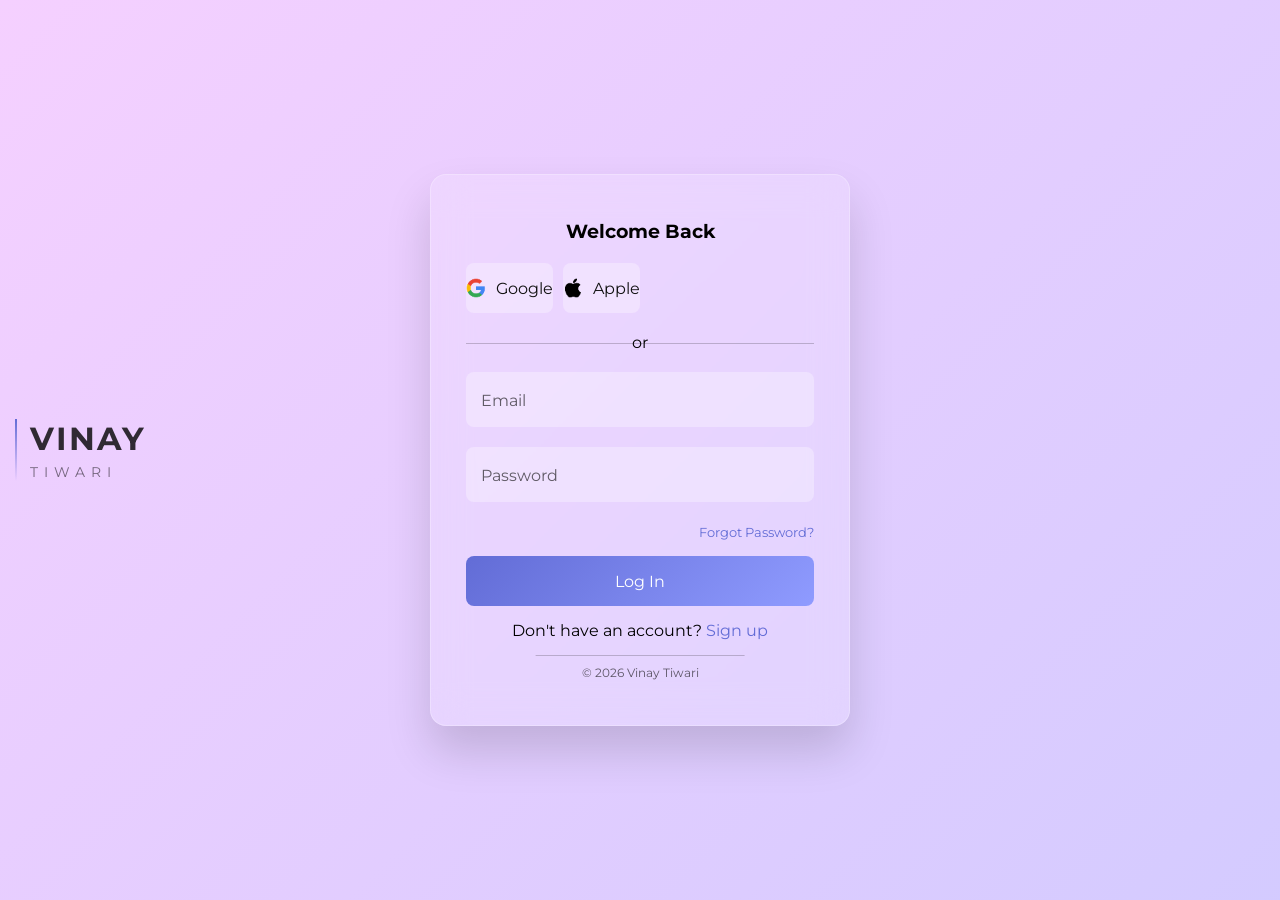
==== index1.html @ 3437729a "Add files via upload Added html and css code files." ====
<!DOCTYPE html>
<html lang="en">
<head>
  <meta name="viewport" content="width=device-width, initial-scale=1.0" />
  <title>Login Form @vinaytron</title>
  <link rel="stylesheet" href="style2.css" />
</head>

<body>
    <div class="sidebar">
  <h2>VINAY</h2>
  <span>TIWARI</span>
</div>

  <div class="login_form">
    <form action="#">

      <h3>Welcome Back</h3>

      <div class="login_option">
        <div class="option">
          <a href="#">
            <img src="google.png" alt="Google" />
            <span>Google</span>
          </a>
        </div>
        <div class="option">
          <a href="#">
            <img src="apple.png" alt="Apple" />
            <span>Apple</span>
          </a>
        </div>
      </div>

      <p class="separator"><span>or</span></p>

      <!-- Email -->
      <div class="input_box">
        <input type="email" required placeholder=" " />
        <label>Email</label>
      </div>

      <!-- Password -->
      <div class="input_box">
        <input type="password" required placeholder=" " />
        <label>Password</label>
      </div>

      <div class="extra">
        <a href="#">Forgot Password?</a>
      </div>

      <button type="submit">Log In</button>

      <p class="sign_up">
        Don't have an account? <a href="#">Sign up</a>
      </p>

      <footer class="footer">
        © 2026 Vinay Tiwari
      </footer>

    </form>
  </div>

</body>
</html>
---- style2.css ----
@import url('https://fonts.googleapis.com/css2?family=Montserrat:wght@300;400;500;600&display=swap');

* {
    margin: 0;
    padding: 0;
    box-sizing: border-box;
    font-family: "Montserrat", sans-serif;
}

body {
    min-height: 100vh;
    display: flex;
    justify-content: center;
    align-items: center;

    /* animated premium gradient */
    background: linear-gradient(-45deg, #e798e8, #c3c8ff, #f5d0ff);
    background-size: 300% 300%;
    animation: gradientBG 15s ease infinite;
}

@keyframes gradientBG {
    0% { background-position: 0% 50%; }
    50% { background-position: 100% 50%; }
    100% { background-position: 0% 50%; }
}

/* Glass Card */
.login_form {
    width: 100%;
    max-width: 420px;
    padding: 45px 35px;

    background: rgba(255, 255, 255, 0.15);
    backdrop-filter: blur(18px);
    border: 1px solid rgba(255, 255, 255, 0.25);
    border-radius: 16px;

    box-shadow: 0 25px 45px rgba(0, 0, 0, 0.15);
    animation: fadeIn 0.8s ease;
}

@keyframes fadeIn {
    from { opacity: 0; transform: translateY(20px); }
    to { opacity: 1; transform: translateY(0); }
}

h3 {
    text-align: center;
    margin-bottom: 20px;
}

/* Social buttons */
.login_option {
    display: flex;
    gap: 10px;
}

.option a {
    flex: 1;
    height: 50px;
    display: flex;
    justify-content: center;
    align-items: center;
    gap: 10px;

    background: rgba(255,255,255,0.3);
    border-radius: 8px;
    text-decoration: none;
    color: #111;

    transition: 0.2s ease;
}

.option a:hover {
    transform: translateY(-3px);
    box-shadow: 0 8px 18px rgba(0,0,0,0.12);
}

.option img {
    width: 20px;
}

/* Separator */
.separator {
    text-align: center;
    margin: 20px 0;
    position: relative;
}

.separator span {
    background: transparent;
    padding: 0 10px;
}

.separator::before {
    content: "";
    position: absolute;
    width: 100%;
    height: 1px;
    background: rgba(0,0,0,0.2);
    top: 50%;
    left: 0;
    z-index: -1;
}

/* Floating Inputs */
.input_box {
    position: relative;
    margin-bottom: 20px;
}

.input_box input {
    width: 100%;
    height: 55px;
    border: none;
    outline: none;
    padding: 0 15px;

    background: rgba(255,255,255,0.3);
    border-radius: 8px;
}

.input_box label {
    position: absolute;
    left: 15px;
    top: 50%;
    transform: translateY(-50%);
    color: rgba(0,0,0,0.6);
    transition: 0.3s ease;
}

.input_box input:focus + label,
.input_box input:not(:placeholder-shown) + label {
    top: 5px;
    font-size: 12px;
    color: #626cd6;
}

/* Extra links */
.extra {
    text-align: right;
    margin-bottom: 15px;
}

.extra a {
    font-size: 13px;
    text-decoration: none;
    color: #626cd6;
}

/* Button */
button {
    width: 100%;
    height: 50px;
    border: none;
    border-radius: 8px;

    background: linear-gradient(135deg, #626cd6, #8f9bff);
    color: #fff;
    font-size: 16px;
    cursor: pointer;

    transition: 0.2s ease;
}

button:hover {
    transform: translateY(-2px);
}

button:active {
    transform: scale(0.97);
}

/* Signup */
.sign_up {
    text-align: center;
    margin-top: 15px;
}

.sign_up a {
    color: #626cd6;
    text-decoration: none;
}

/* Footer */
.footer {
    text-align: center;
    margin-top: 15px;
    padding-top: 10px;
    font-size: 12px;
    color: rgba(0,0,0,0.6);
    position: relative;
}

.footer::before {
    content: "";
    position: absolute;
    width: 60%;
    height: 1px;
    background: rgba(0,0,0,0.2);
    top: 0;
    left: 50%;
    transform: translateX(-50%);
}

/* Sidebar branding */
.sidebar {
    position: fixed;
    left: 30px;
    top: 50%;
    transform: translateY(-50%);

    display: flex;
    flex-direction: column;
    align-items: flex-start;

    z-index: 2;
}

/* Main name */
.sidebar h2 {
    font-size: 32px;
    font-weight: 700;
    color: rgba(0, 0, 0, 0.8);
    letter-spacing: 2px;
}

/* Last name */
.sidebar span {
    font-size: 14px;
    letter-spacing: 6px;
    color: rgba(0, 0, 0, 0.5);
    margin-top: 5px;
}

/* vertical line for premium feel */
.sidebar::before {
    content: "";
    position: absolute;
    left: -15px;
    top: 0;
    height: 100%;
    width: 2px;
    background: linear-gradient(#626cd6, transparent);
}


/* responsive */
@media (max-width: 768px) {
    .sidebar {
        display: none;
    }
}
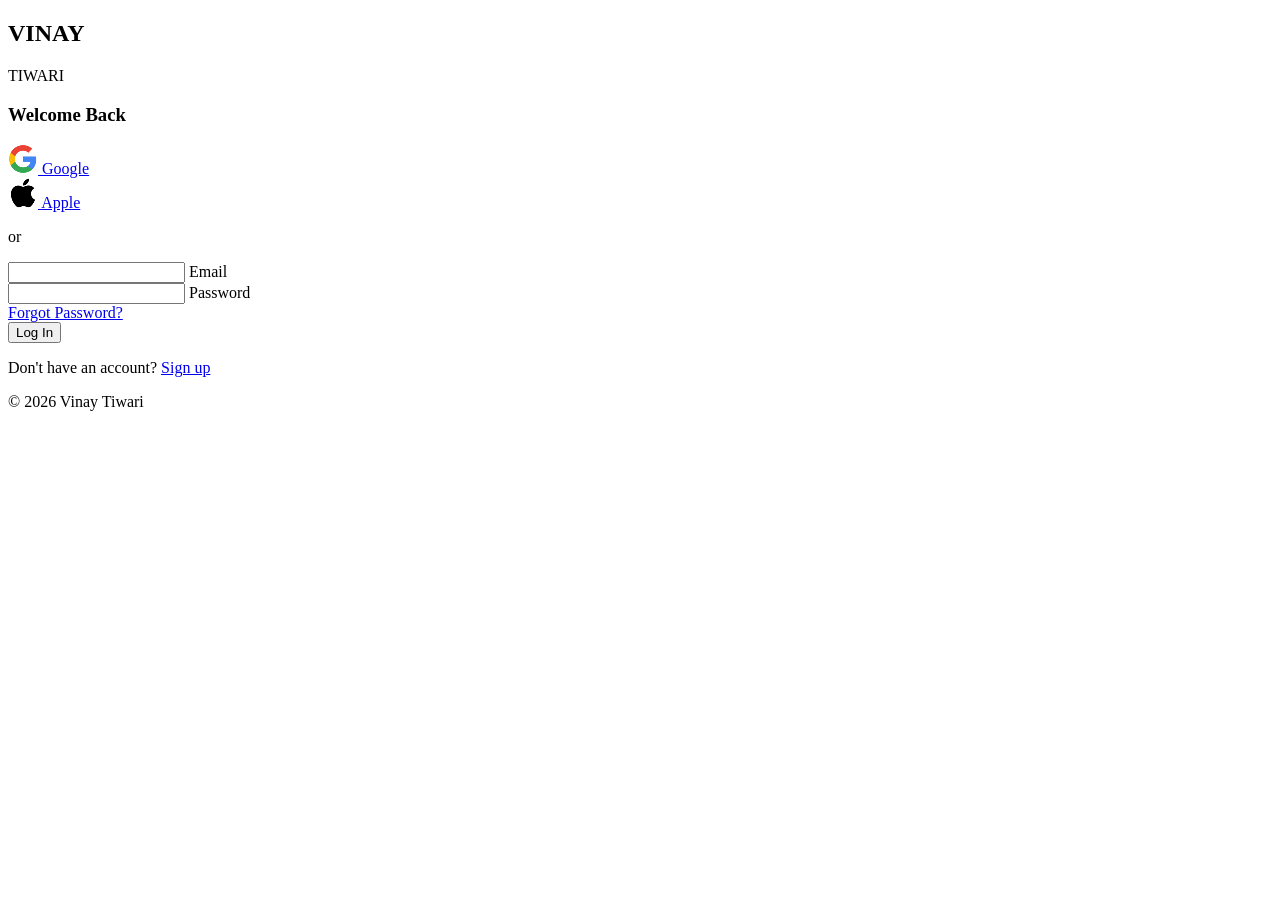
==== commit da2be1c9: "Update index.html" ====
--- a/index1.html
+++ b/index1.html
@@ -3,7 +3,7 @@
 <head>
   <meta name="viewport" content="width=device-width, initial-scale=1.0" />
   <title>Login Form @vinaytron</title>
-  <link rel="stylesheet" href="style2.css" />
+  <link rel="stylesheet" href="style.css" />
 </head>
 
 <body>
@@ -64,4 +64,4 @@
   </div>
 
 </body>
-</html>+</html>
